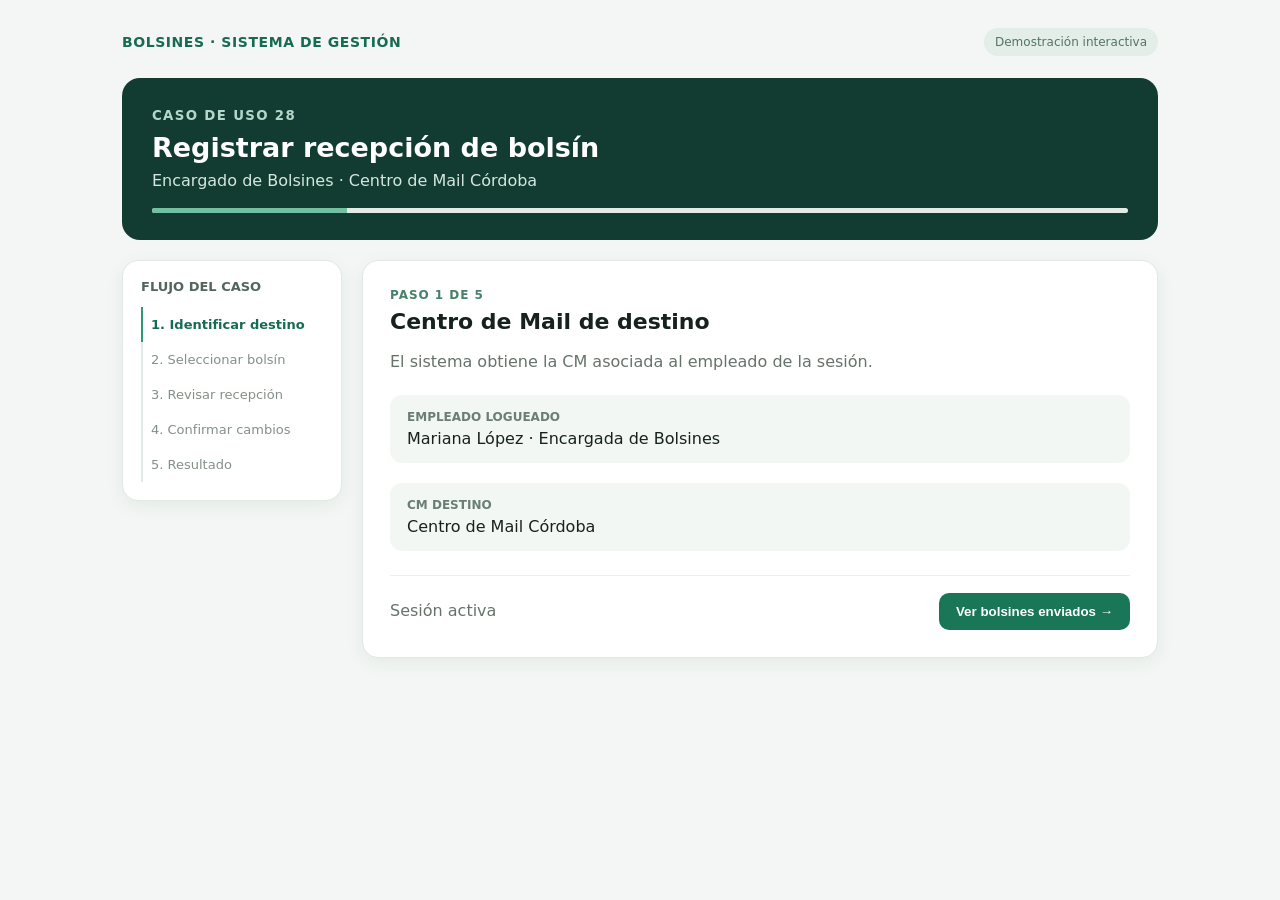
==== demo/index.html @ 550a8148 "Implement CU28 reception flow" ====
<!doctype html>
<html lang="es">
<head>
<meta charset="utf-8"><meta name="viewport" content="width=device-width, initial-scale=1">
<title>CU28 · Recepción de bolsín</title>
<style>
:root{font-family:Inter,system-ui,-apple-system,Segoe UI,sans-serif;color:#17211d;background:#f3f6f4;font-synthesis:none}*{box-sizing:border-box}body{margin:0}.app{max-width:1080px;margin:0 auto;padding:28px 22px 52px}.top{display:flex;justify-content:space-between;align-items:center;margin-bottom:22px}.brand{font-size:14px;font-weight:750;letter-spacing:.04em;color:#176b53}.tag{font-size:12px;color:#557267;background:#e3eee9;padding:7px 11px;border-radius:99px}.hero{background:#123c31;color:#fff;padding:27px 30px;border-radius:18px;margin-bottom:20px}.hero small{color:#b4d7c9;font-weight:650;text-transform:uppercase;letter-spacing:.1em}.hero h1{font-size:27px;margin:8px 0}.hero p{margin:0;color:#d5e7df}.layout{display:grid;grid-template-columns:220px 1fr;gap:20px}.steps,.card{background:white;border:1px solid #e1e9e4;border-radius:16px;box-shadow:0 5px 18px #183c3010}.steps{padding:18px;height:max-content}.steps h3{font-size:13px;margin:0 0 13px;color:#52665c}.step{font-size:13px;color:#839087;padding:10px 8px;border-left:2px solid #e2e9e4}.step.active{color:#176b53;border-color:#2f9977;font-weight:700}.card{padding:27px;min-height:390px}.eyebrow{font-size:12px;font-weight:700;text-transform:uppercase;letter-spacing:.08em;color:#47806a}.card h2{font-size:22px;margin:7px 0 8px}.muted{color:#65736b;line-height:1.55}.info{padding:15px 17px;background:#f2f7f4;border-radius:12px;margin:20px 0}.info b{display:block;font-size:12px;color:#6a7e73;margin-bottom:5px}.bolsin-list{display:grid;gap:10px;margin:18px 0}.bolsin,.doc,.radio{border:1px solid #e1e8e3;border-radius:12px;padding:15px;cursor:pointer;display:flex;gap:12px;align-items:flex-start}.bolsin:hover,.doc:hover,.radio:hover{border-color:#64aa8e}.bolsin input,.doc input,.radio input{accent-color:#19815f;margin-top:3px}.bolsin strong{display:block}.meta{font-size:13px;color:#758178;margin-top:4px}.option-list{display:grid;gap:10px;margin:20px 0}.radio{align-items:center}.radio input{flex:0 0 auto}.radio div{font-size:14px}.docs{display:grid;gap:9px;margin:18px 0}.doc{padding:12px 14px;font-size:14px}.actions{display:flex;justify-content:space-between;align-items:center;margin-top:24px;padding-top:17px;border-top:1px solid #edf0ed}.btn{border:0;border-radius:10px;padding:11px 17px;font-weight:700;cursor:pointer}.primary{background:#197657;color:#fff}.primary:hover{background:#12654a}.secondary{background:#edf3ef;color:#52645b}.danger{background:transparent;color:#9b514b}.notice{border-radius:12px;background:#eaf5ef;padding:14px 16px;color:#286146;margin:18px 0}.hidden{display:none!important}.empty{text-align:center;padding:60px 20px}.progress{height:5px;background:#e2ebe5;border-radius:4px;overflow:hidden;margin-top:18px}.progress span{display:block;height:100%;background:#71c1a0;transition:width .25s}@media(max-width:700px){.layout{grid-template-columns:1fr}.steps{display:none}.app{padding:16px}.hero{padding:22px}.card{padding:20px}}
</style></head>
<body><main class="app"><div class="top"><div class="brand">BOLSINES · SISTEMA DE GESTIÓN</div><div class="tag">Demostración interactiva</div></div><header class="hero"><small>Caso de uso 28</small><h1>Registrar recepción de bolsín</h1><p>Encargado de Bolsines · Centro de Mail Córdoba</p><div class="progress"><span id="progress" style="width:20%"></span></div></header><div class="layout"><aside class="steps"><h3>FLUJO DEL CASO</h3><div class="step active" data-n="1">1. Identificar destino</div><div class="step" data-n="2">2. Seleccionar bolsín</div><div class="step" data-n="3">3. Revisar recepción</div><div class="step" data-n="4">4. Confirmar cambios</div><div class="step" data-n="5">5. Resultado</div></aside><section class="card" id="screen"></section></div></main>
<script>
const screen=document.querySelector('#screen'), progress=document.querySelector('#progress');
let page=1,selected=0,currentBolsin=null;
const bolsines=[
  {id:'B-2048',origen:'CM Villa María',precinto:'PC-883104',remitos:['1001 · Solicitud de estudio médico','1002 · Dictamen preliminar'],estado:'Enviado'},
  {id:'B-2051',origen:'CM Río Cuarto',precinto:'PC-883129',remitos:['1003 · Historia clínica'],estado:'Enviado'},
  {id:'B-2057',origen:'CM San Francisco',precinto:'PC-883177',remitos:['1004 · Certificación laboral'],estado:'Enviado'}
];
function render(){
 document.querySelectorAll('.step').forEach(e=>e.classList.toggle('active',+e.dataset.n===page));
 progress.style.width=(page*20)+'%';
 if(page===1){screen.innerHTML=`<div class="eyebrow">Paso 1 de 5</div><h2>Centro de Mail de destino</h2><p class="muted">El sistema obtiene la CM asociada al empleado de la sesión.</p><div class="info"><b>EMPLEADO LOGUEADO</b>Mariana López · Encargada de Bolsines</div><div class="info"><b>CM DESTINO</b>Centro de Mail Córdoba</div><div class="actions"><span class="muted">Sesión activa</span><button class="btn primary" onclick="page=2;render()">Ver bolsines enviados →</button></div>`}
 else if(page===2){screen.innerHTML=`<div class="eyebrow">Paso 2 de 5</div><h2>Seleccioná un bolsín</h2><p class="muted">Se listan los bolsines Enviados a la CM del empleado.</p><div class="bolsin-list">${bolsines.filter(b=>b.estado==='Enviado').map((b,i)=>`<label class="bolsin"><input type="radio" name="bolsin" ${i===selected?'checked':''} onchange="selected=${i}"><span><strong>${b.id} <span class="tag">${b.estado}</span></strong><span class="meta">Origen: ${b.origen} · Precinto: ${b.precinto}</span></span></label>`).join('')}</div><div class="actions"><span class="muted">${bolsines.filter(b=>b.estado==='Enviado').length} bolsines encontrados</span><button class="btn primary" onclick="currentBolsin=bolsines.filter(b=>b.estado==='Enviado')[selected];page=3;render()">Seleccionar bolsín →</button></div>`}
 else if(page===3){const b=currentBolsin;screen.innerHTML=`<div class="eyebrow">Paso 3 de 5</div><h2>Revisá los remitos y la documentación</h2><p class="muted">Bolsín <b>${b.id}</b> · ${b.origen} · Precinto ${b.precinto}</p><div class="info"><b>REMITOS Y DOCUMENTACIÓN ASOCIADA</b>${b.remitos.map(x=>'• '+x).join('<br>')}</div><div class="notice">Para este recorrido del diagrama, el contenido coincide con lo registrado y pasa a <b>Recibido y Aceptado</b>.</div><div class="actions"><span class="muted">Opción representada en la secuencia</span><button class="btn primary" onclick="page=4;render()">Continuar →</button></div>`}
 else if(page===4){const b=currentBolsin;screen.innerHTML=`<div class="eyebrow">Paso 4 de 5</div><h2>Confirmar recepción</h2><p class="muted">Se registrará la recepción del bolsín ${b.id}.</p><div class="notice">Bolsín: <b>Recibido en CM Destino</b><br>Remitos: <b>Recibido y Aceptado</b><br>Documentación: <b>Recibida y Aceptada</b></div><div class="actions"><button class="btn secondary" onclick="page=3;render()">← Volver</button><button class="btn primary" onclick="confirmar()">Confirmar</button></div>`}
 else{screen.innerHTML=`<div class="empty"><div style="font-size:42px">✓</div><div class="eyebrow">Caso de uso completado</div><h2>Recepción registrada</h2><p class="muted">Se actualizaron los estados y se notificó a ${currentBolsin.origen}.</p><button class="btn primary" onclick="page=1;selected=0;currentBolsin=null;render()">Iniciar otra recepción</button></div>`}
}
function confirmar(){const b=currentBolsin;b.estado='Recibido en CM Destino';page=5;render()}
render();
</script></body></html>
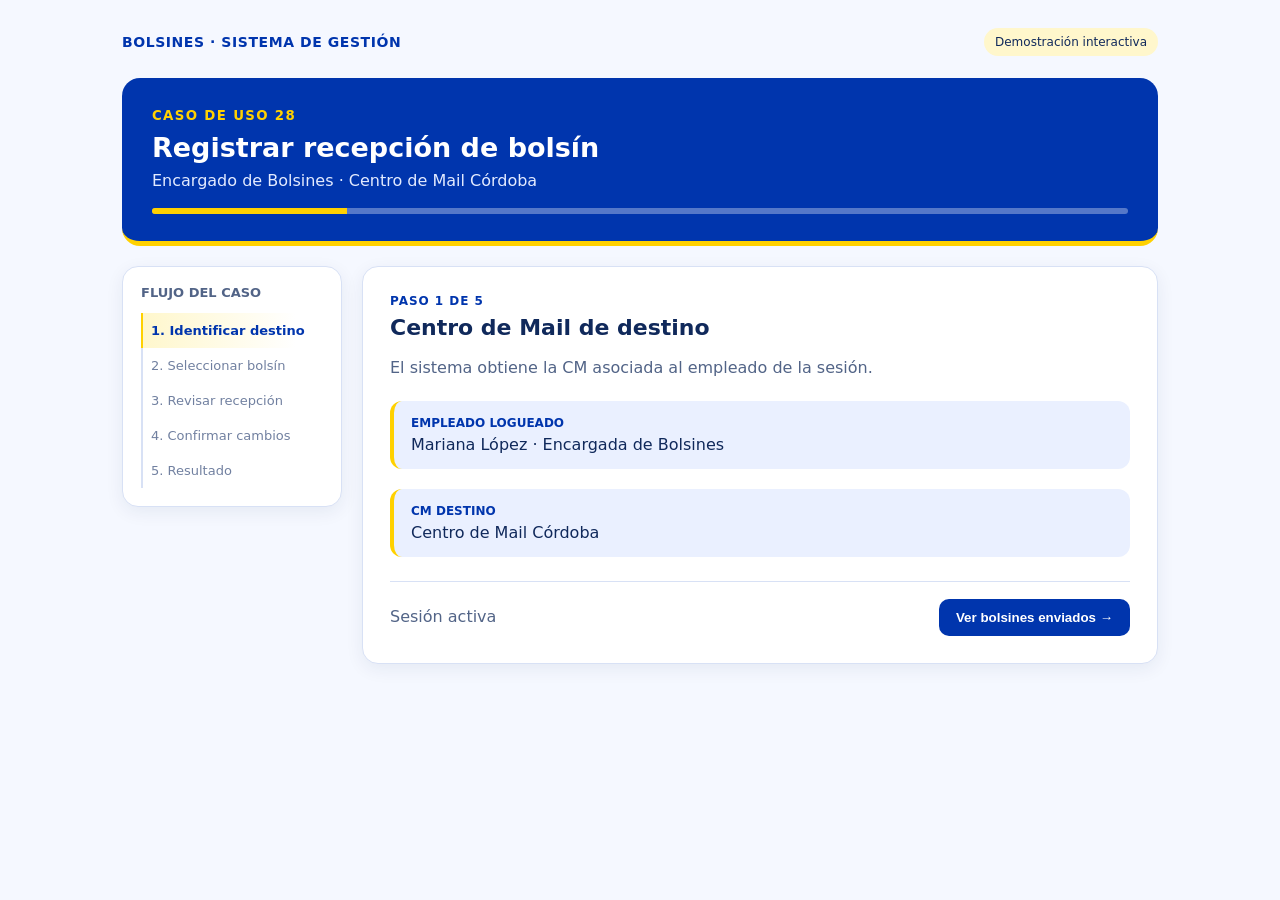
==== commit 6de472d4: "Apply Pantone palette to demo" ====
--- a/demo/index.html
+++ b/demo/index.html
@@ -4,7 +4,7 @@
 <meta charset="utf-8"><meta name="viewport" content="width=device-width, initial-scale=1">
 <title>CU28 · Recepción de bolsín</title>
 <style>
-:root{font-family:Inter,system-ui,-apple-system,Segoe UI,sans-serif;color:#17211d;background:#f3f6f4;font-synthesis:none}*{box-sizing:border-box}body{margin:0}.app{max-width:1080px;margin:0 auto;padding:28px 22px 52px}.top{display:flex;justify-content:space-between;align-items:center;margin-bottom:22px}.brand{font-size:14px;font-weight:750;letter-spacing:.04em;color:#176b53}.tag{font-size:12px;color:#557267;background:#e3eee9;padding:7px 11px;border-radius:99px}.hero{background:#123c31;color:#fff;padding:27px 30px;border-radius:18px;margin-bottom:20px}.hero small{color:#b4d7c9;font-weight:650;text-transform:uppercase;letter-spacing:.1em}.hero h1{font-size:27px;margin:8px 0}.hero p{margin:0;color:#d5e7df}.layout{display:grid;grid-template-columns:220px 1fr;gap:20px}.steps,.card{background:white;border:1px solid #e1e9e4;border-radius:16px;box-shadow:0 5px 18px #183c3010}.steps{padding:18px;height:max-content}.steps h3{font-size:13px;margin:0 0 13px;color:#52665c}.step{font-size:13px;color:#839087;padding:10px 8px;border-left:2px solid #e2e9e4}.step.active{color:#176b53;border-color:#2f9977;font-weight:700}.card{padding:27px;min-height:390px}.eyebrow{font-size:12px;font-weight:700;text-transform:uppercase;letter-spacing:.08em;color:#47806a}.card h2{font-size:22px;margin:7px 0 8px}.muted{color:#65736b;line-height:1.55}.info{padding:15px 17px;background:#f2f7f4;border-radius:12px;margin:20px 0}.info b{display:block;font-size:12px;color:#6a7e73;margin-bottom:5px}.bolsin-list{display:grid;gap:10px;margin:18px 0}.bolsin,.doc,.radio{border:1px solid #e1e8e3;border-radius:12px;padding:15px;cursor:pointer;display:flex;gap:12px;align-items:flex-start}.bolsin:hover,.doc:hover,.radio:hover{border-color:#64aa8e}.bolsin input,.doc input,.radio input{accent-color:#19815f;margin-top:3px}.bolsin strong{display:block}.meta{font-size:13px;color:#758178;margin-top:4px}.option-list{display:grid;gap:10px;margin:20px 0}.radio{align-items:center}.radio input{flex:0 0 auto}.radio div{font-size:14px}.docs{display:grid;gap:9px;margin:18px 0}.doc{padding:12px 14px;font-size:14px}.actions{display:flex;justify-content:space-between;align-items:center;margin-top:24px;padding-top:17px;border-top:1px solid #edf0ed}.btn{border:0;border-radius:10px;padding:11px 17px;font-weight:700;cursor:pointer}.primary{background:#197657;color:#fff}.primary:hover{background:#12654a}.secondary{background:#edf3ef;color:#52645b}.danger{background:transparent;color:#9b514b}.notice{border-radius:12px;background:#eaf5ef;padding:14px 16px;color:#286146;margin:18px 0}.hidden{display:none!important}.empty{text-align:center;padding:60px 20px}.progress{height:5px;background:#e2ebe5;border-radius:4px;overflow:hidden;margin-top:18px}.progress span{display:block;height:100%;background:#71c1a0;transition:width .25s}@media(max-width:700px){.layout{grid-template-columns:1fr}.steps{display:none}.app{padding:16px}.hero{padding:22px}.card{padding:20px}}
+:root{font-family:Inter,system-ui,-apple-system,Segoe UI,sans-serif;color:#10295b;background:#f5f8ff;font-synthesis:none;--pantone-blue:#0035ad;--pantone-yellow:#ffd100;--blue-light:#eaf0ff;--yellow-light:#fff7cc;--ink:#10295b;--muted:#526487;--line:#d8e1f5}*{box-sizing:border-box}body{margin:0}.app{max-width:1080px;margin:0 auto;padding:28px 22px 52px}.top{display:flex;justify-content:space-between;align-items:center;margin-bottom:22px}.brand{font-size:14px;font-weight:750;letter-spacing:.04em;color:var(--pantone-blue)}.tag{font-size:12px;color:var(--ink);background:var(--yellow-light);padding:7px 11px;border-radius:99px}.hero{background:var(--pantone-blue);color:#fff;padding:27px 30px;border-radius:18px;margin-bottom:20px;border-bottom:5px solid var(--pantone-yellow)}.hero small{color:var(--pantone-yellow);font-weight:700;text-transform:uppercase;letter-spacing:.1em}.hero h1{font-size:27px;margin:8px 0}.hero p{margin:0;color:#e3ebff}.layout{display:grid;grid-template-columns:220px 1fr;gap:20px}.steps,.card{background:#fff;border:1px solid var(--line);border-radius:16px;box-shadow:0 5px 18px #10295b12}.steps{padding:18px;height:max-content}.steps h3{font-size:13px;margin:0 0 13px;color:var(--muted)}.step{font-size:13px;color:#7180a0;padding:10px 8px;border-left:2px solid var(--line)}.step.active{color:var(--pantone-blue);border-color:var(--pantone-yellow);font-weight:700;background:linear-gradient(90deg,var(--yellow-light),#fff 85%)}.card{padding:27px;min-height:390px}.eyebrow{font-size:12px;font-weight:700;text-transform:uppercase;letter-spacing:.08em;color:var(--pantone-blue)}.card h2{font-size:22px;margin:7px 0 8px}.muted{color:var(--muted);line-height:1.55}.info{padding:15px 17px;background:var(--blue-light);border-left:4px solid var(--pantone-yellow);border-radius:12px;margin:20px 0}.info b{display:block;font-size:12px;color:var(--pantone-blue);margin-bottom:5px}.bolsin-list{display:grid;gap:10px;margin:18px 0}.bolsin,.doc,.radio{border:1px solid var(--line);border-radius:12px;padding:15px;cursor:pointer;display:flex;gap:12px;align-items:flex-start}.bolsin:hover,.doc:hover,.radio:hover{border-color:var(--pantone-blue);background:#f8faff}.bolsin input,.doc input,.radio input{accent-color:var(--pantone-blue);margin-top:3px}.bolsin strong{display:block}.meta{font-size:13px;color:var(--muted);margin-top:4px}.option-list{display:grid;gap:10px;margin:20px 0}.radio{align-items:center}.radio input{flex:0 0 auto}.radio div{font-size:14px}.docs{display:grid;gap:9px;margin:18px 0}.doc{padding:12px 14px;font-size:14px}.actions{display:flex;justify-content:space-between;align-items:center;margin-top:24px;padding-top:17px;border-top:1px solid var(--line)}.btn{border:0;border-radius:10px;padding:11px 17px;font-weight:700;cursor:pointer}.primary{background:var(--pantone-blue);color:#fff}.primary:hover{background:#002b8f;box-shadow:0 0 0 3px #ffd10066}.secondary{background:var(--yellow-light);color:var(--ink)}.danger{background:transparent;color:var(--pantone-blue)}.notice{border-radius:12px;background:var(--yellow-light);border-left:4px solid var(--pantone-yellow);padding:14px 16px;color:var(--ink);margin:18px 0}.hidden{display:none!important}.empty{text-align:center;padding:60px 20px}.progress{height:6px;background:#ffffff55;border-radius:4px;overflow:hidden;margin-top:18px}.progress span{display:block;height:100%;background:var(--pantone-yellow);transition:width .25s}@media(max-width:700px){.layout{grid-template-columns:1fr}.steps{display:none}.app{padding:16px}.hero{padding:22px}.card{padding:20px}}
 </style></head>
 <body><main class="app"><div class="top"><div class="brand">BOLSINES · SISTEMA DE GESTIÓN</div><div class="tag">Demostración interactiva</div></div><header class="hero"><small>Caso de uso 28</small><h1>Registrar recepción de bolsín</h1><p>Encargado de Bolsines · Centro de Mail Córdoba</p><div class="progress"><span id="progress" style="width:20%"></span></div></header><div class="layout"><aside class="steps"><h3>FLUJO DEL CASO</h3><div class="step active" data-n="1">1. Identificar destino</div><div class="step" data-n="2">2. Seleccionar bolsín</div><div class="step" data-n="3">3. Revisar recepción</div><div class="step" data-n="4">4. Confirmar cambios</div><div class="step" data-n="5">5. Resultado</div></aside><section class="card" id="screen"></section></div></main>
 <script>
